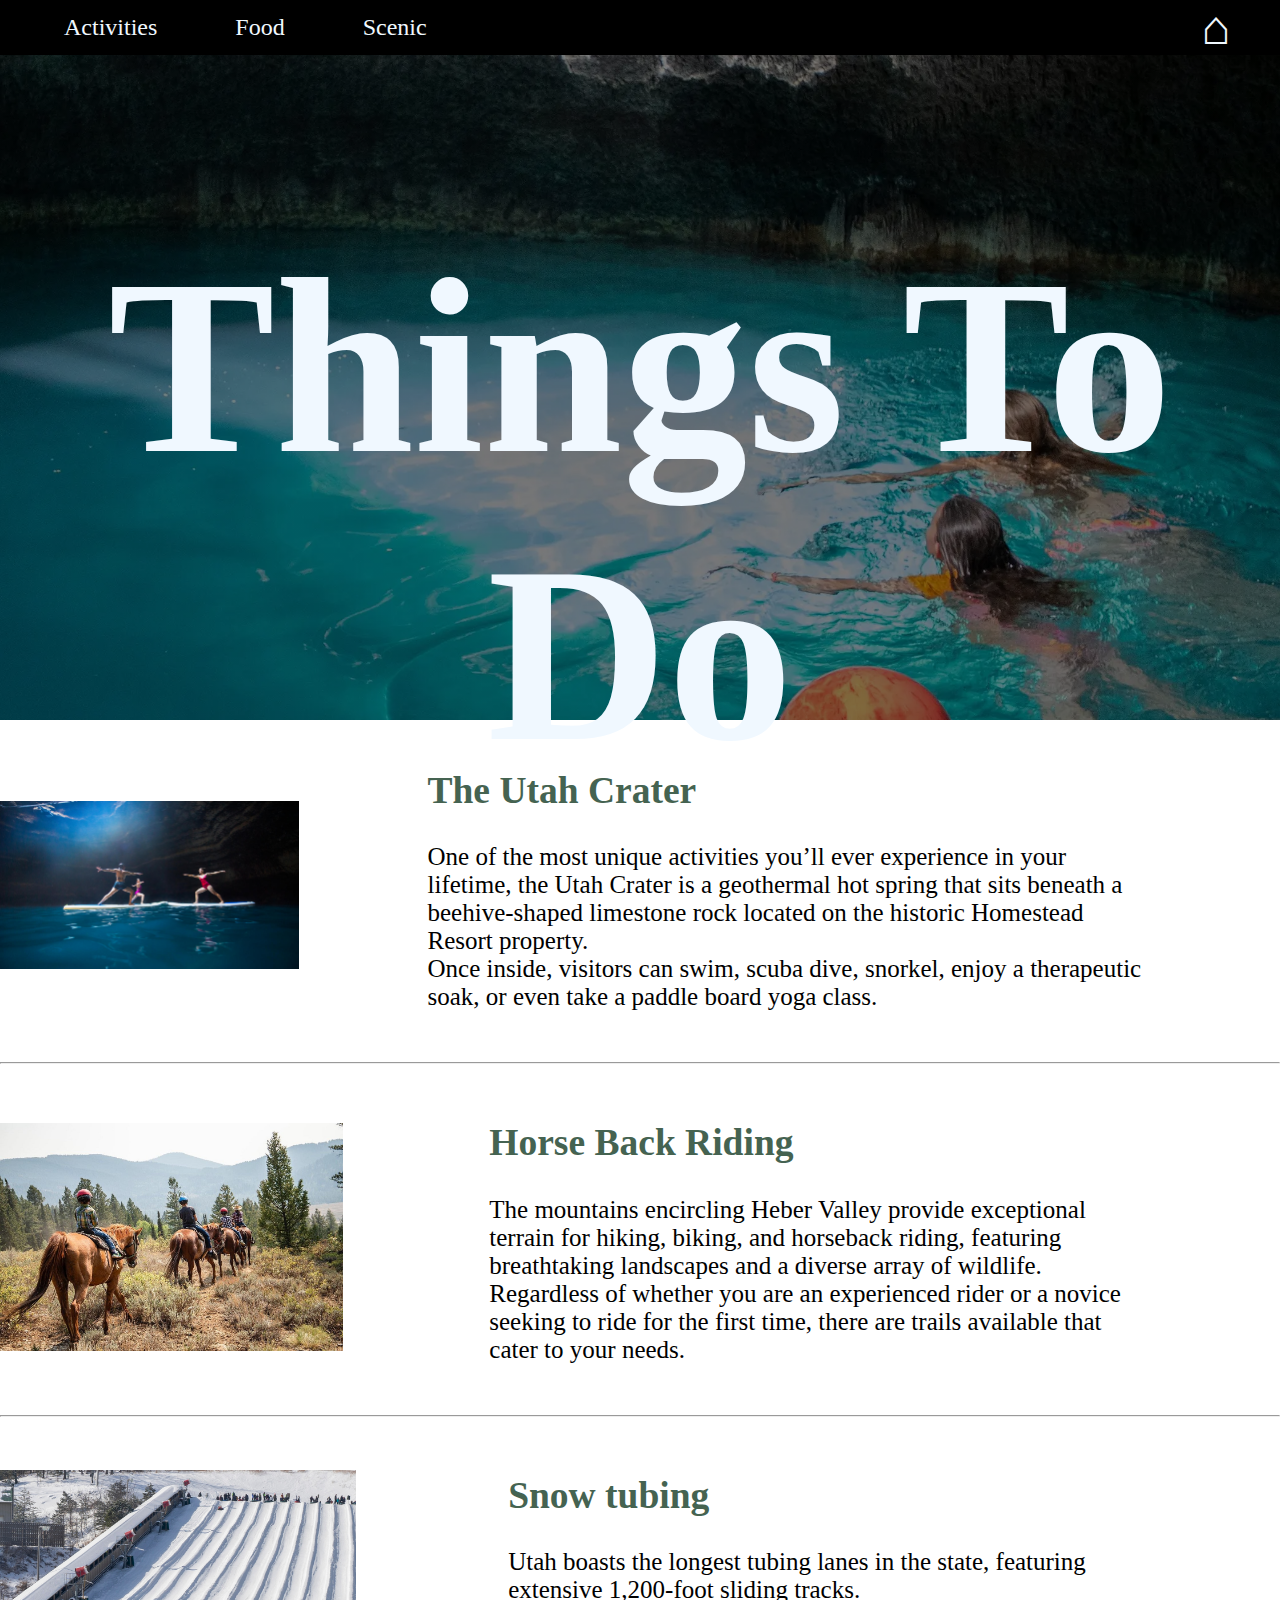
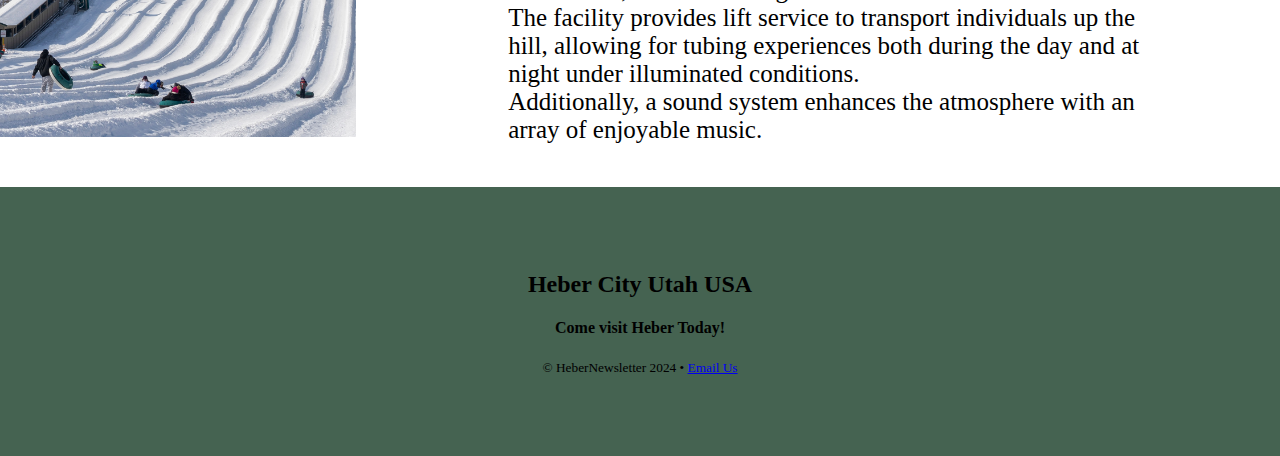
==== activities.html @ 69f8edf7 "all of the website" ====
<!DOCTYPE html>
<html lang="en">
<head>
    <meta charset="UTF-8">
    <meta name="viewport" content="width=device-width, initial-scale=1.0">
    <title>What to do</title>
    <link rel="stylesheet" href="styles.css">
</head>
<body>

        <header id="acthead">
           
         
         <nav>
            <ul>
                <li style="float: right;"><a class="homelogo" href ="index.html">&#8962</a></li>
                <li><a href="activities.html">Activities</a></li>
                <li><a href="food.html"> Food</a></li>
                <li><a href="thingstosee.html">Scenic</a></li>
            </ul>
    
         </nav>
         <h1 class="herotitle
        "> Things To Do </h1>
        
        </header>
       
        <main>
          <article>
            <br>
             <div class="container">
              <div class="image">
                <img src="Image/utah crater.jpg">
              </div>
              <div class="text">
                <h2>The Utah Crater </h2>
                <p>One of the most unique activities you’ll ever experience in your lifetime, the Utah Crater is a geothermal hot spring that sits beneath a beehive-shaped limestone rock located on the historic Homestead Resort property. <br>Once inside, visitors can swim, scuba dive, snorkel, enjoy a therapeutic soak, or even take a paddle board yoga class. </p>
              </div>
            </div>
            <br>
     
           
          </article>
          <hr>
              <article>
                  <br>
                   <div class="container">
                    <div class="image">
                      <img src="Image/horse back.jpg">
                    </div>
                    <div class="text">
                      <h2> Horse Back Riding </h2>
                      <p>The mountains encircling Heber Valley provide exceptional terrain for hiking, biking, and horseback riding, featuring breathtaking landscapes and a diverse array of wildlife. <br> Regardless of whether you are an experienced rider or a novice seeking to ride for the first time, there are trails available that cater to your needs.</p>
                    </div>
                  </div>
                  <br>
                </article>
                <hr>
                <article>
                  <br>
                   <div class="container">
                    <div class="image">
                      <img src="Image/snow 1.avif">
                    </div>
                    <div class="text">
                      <h2> Snow tubing  </h2>
                      <p>Utah boasts the longest tubing lanes in the state, featuring extensive 1,200-foot sliding tracks. <br> The facility provides lift service to transport individuals up the hill, allowing for tubing experiences both during the day and at night under illuminated conditions. <br> Additionally, a sound system enhances the atmosphere with an array of enjoyable music.</p>
                    </div>
                  </div>
                  <br>
              </article>
        </main>
        <div class="footer">
            
          <div class="column"> 
              
          </div>
          <div class="column">
              <h2>Heber City Utah USA</h2>
              <h4>Come visit Heber Today!</h4>
     
 
          </div>
         
         <p>
             <small>
                 &copy; HeberNewsletter 2024 &bull;
                  <a href="mailto:Emailaddress@gmail.com"> Email Us</a>
             </small>
         </p>
        
     </footer>
 
    </body>
    </html>
---- styles.css ----
/* #region body */
 body {
    margin: 0;

 }

/* #endregion */






/*#region Hero Images */
 header  {
    height: 80vh;
    width: 100%;
    background-repeat: no-repeat;
    background-size: cover;
    top: 0;
    margin-top: 0;
   
 }
 #home{
 background-image: linear-gradient(rgba(0, 0, 0, 0.5), rgba(0,0,0,.5)), url(Image/heber\ hero.jpg);
 background-position: center;
 background-attachment: fixed;
 background-size: cover;

 }
 .herotitle {
    color: aliceblue;
    text-align: center;
    font-size: 250px;
    font-family: Georgia, 'Times New Roman', Times, serif;
 }
 

/*#endregion */
/* #region Activites*/
#acthead{
  background-image: linear-gradient(rgba(0, 0, 0, 0.5), rgba(0,0,0,.5)), url(Image/things\ home.webp);
  background-position: center;
  background-attachment: fixed;
  background-size: cover
   }
    
     }
     .actitles {
        position: absolute;
        top: 30%;
        left: 50%;
        color: antiquewhite;
        text-align: center;
    }
/* #endregion */
/* #region Food */



#foodhead{
    background-image: linear-gradient(rgba(0, 0, 0, 0.5), rgba(0,0,0,.5)), url(Image/food\ hero.avif);
    background-position: center;
    background-attachment: fixed;
    background-size: cover
     }
.foodtitle {
    position: absolute;
    top: 30%;
    left: 50%;
    color: antiquewhite;
    text-align: center;
}
.container {
    display: flex;
    align-items: center;
    justify-content: left;
   

  }
  
  img {
    width: 70%;

  }
  
  .image {
    flex-basis: 100%
    
  }
  
  .text {
    font-size: 25px;
    padding-right: 10%;
    
    
  }
  .text h2 {
    color: rgb(69, 99, 81);
  }
/* #endregion */
/* #region Things */
#scehead{
  background-image: linear-gradient(rgba(0, 0, 0, 0.5), rgba(0,0,0,.5)), url(Image/scenic.webp);
  background-position: center;
  background-attachment: fixed;
  background-size: cover
   }
/* #endregion*/


/* #region Nav */

ul {
  list-style-type: none;
  margin: 0;
  padding: 0;
  overflow: hidden;
  background-color: #000000;
  position: -webkit-sticky; /* Safari */
  position: sticky;
  top: 0;
}
li {
    float: left;
    
}
li a {

     display:block;
     color: aliceblue;
     padding: 14px;
     margin-left: 50px;
     text-decoration-line: none;
     font-size: x-large;
    
}
li a:hover{
    background-color:aliceblue;
    color: #000000;
}
.homelogo {
    font-size: 300%;
    margin-right: 50px;
    padding: 0;
}
/* #endregion */

/* #region mainpage */



.row {
    text-align: center;
    margin-top: 15%;
    margin-left: 10%;
    margin-right: 10%;
    margin-bottom: 15%;
    font-family: Georgia, 'Times New Roman', Times, serif;

}
.row h2 {
    font-weight: 2000;
    color: rgb(69, 99, 81);
    font-size: xx-large;
}
h3 {
    font-family: 'Gill Sans', 'Gill Sans MT', Calibri, 'Trebuchet MS', sans-serif;
    font-weight: 100;
    font-size: larger;
    margin-left: 25%;
    margin-right: 25%;
}

/* #endregion */


/* #region footer */
.footer {
    background-color: rgb(69, 99, 81);
    padding: 5%;
    text-align: center;
}
/* #endregion */
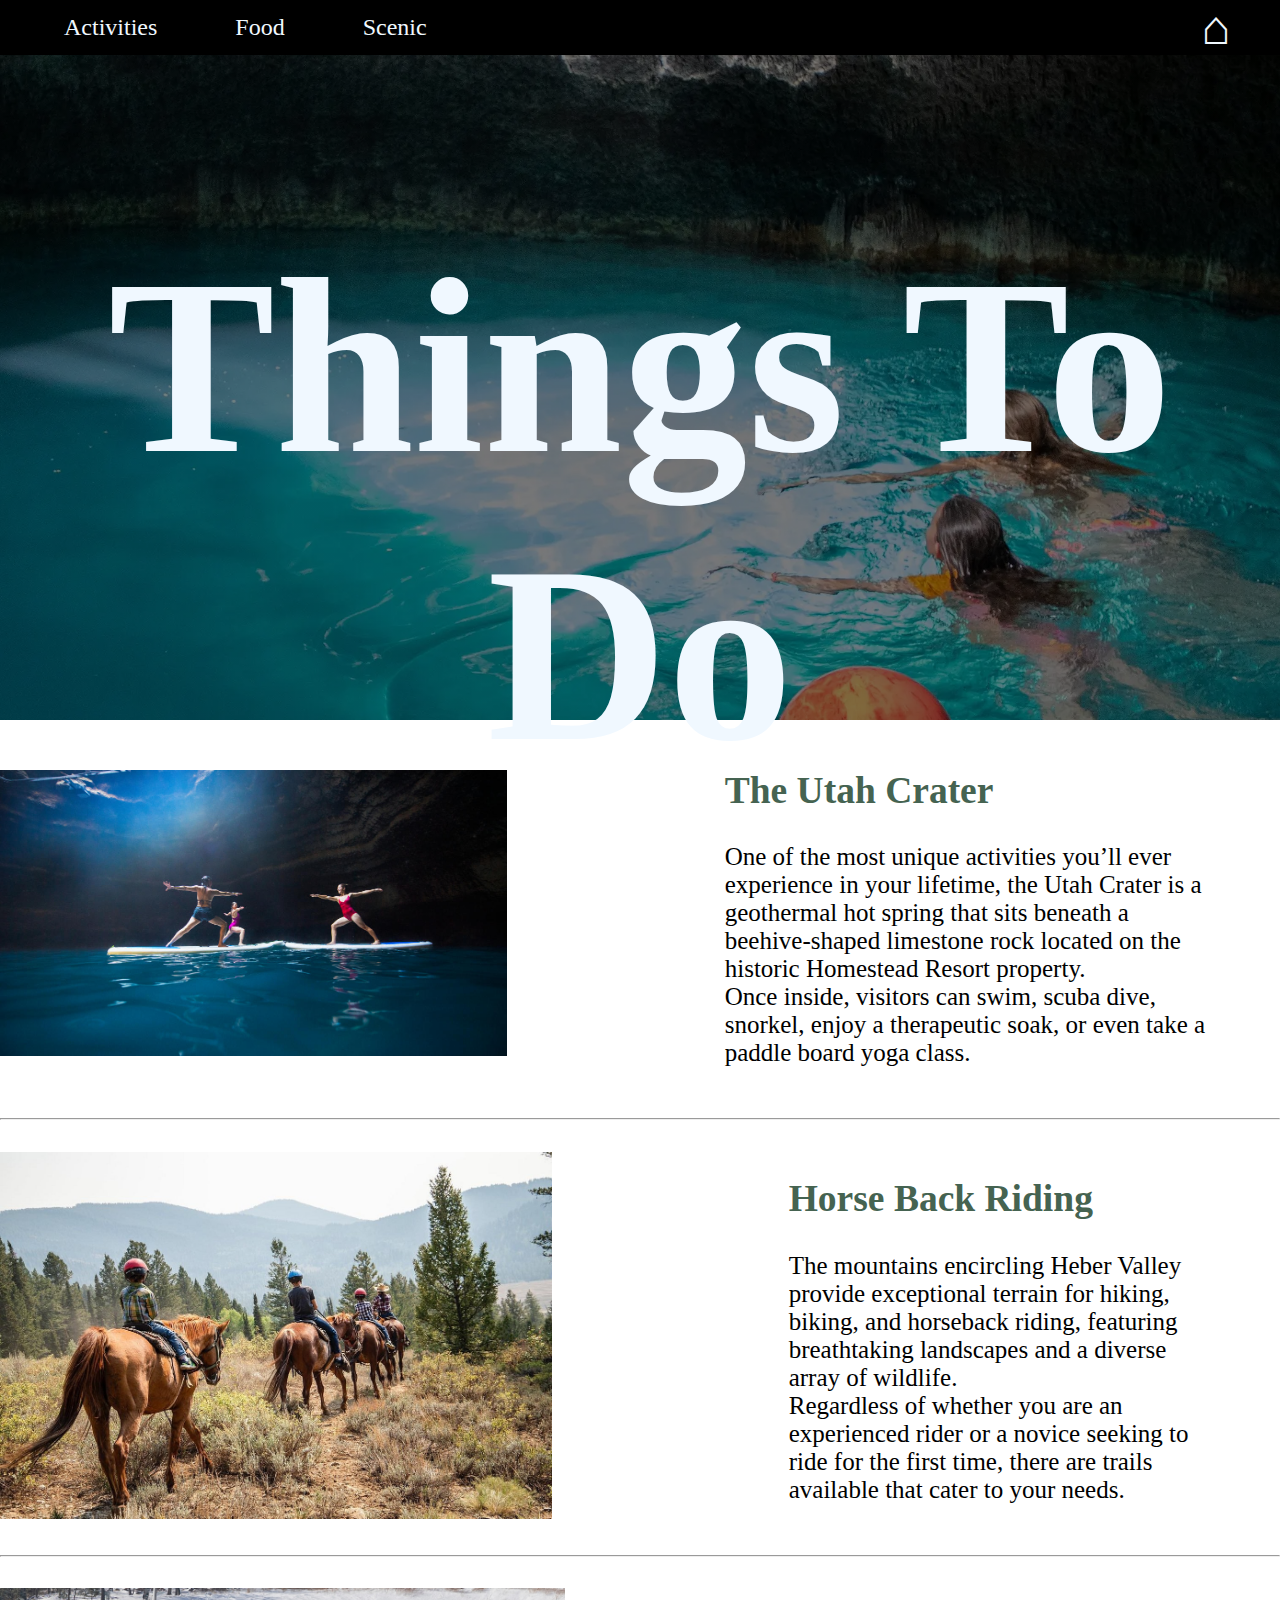
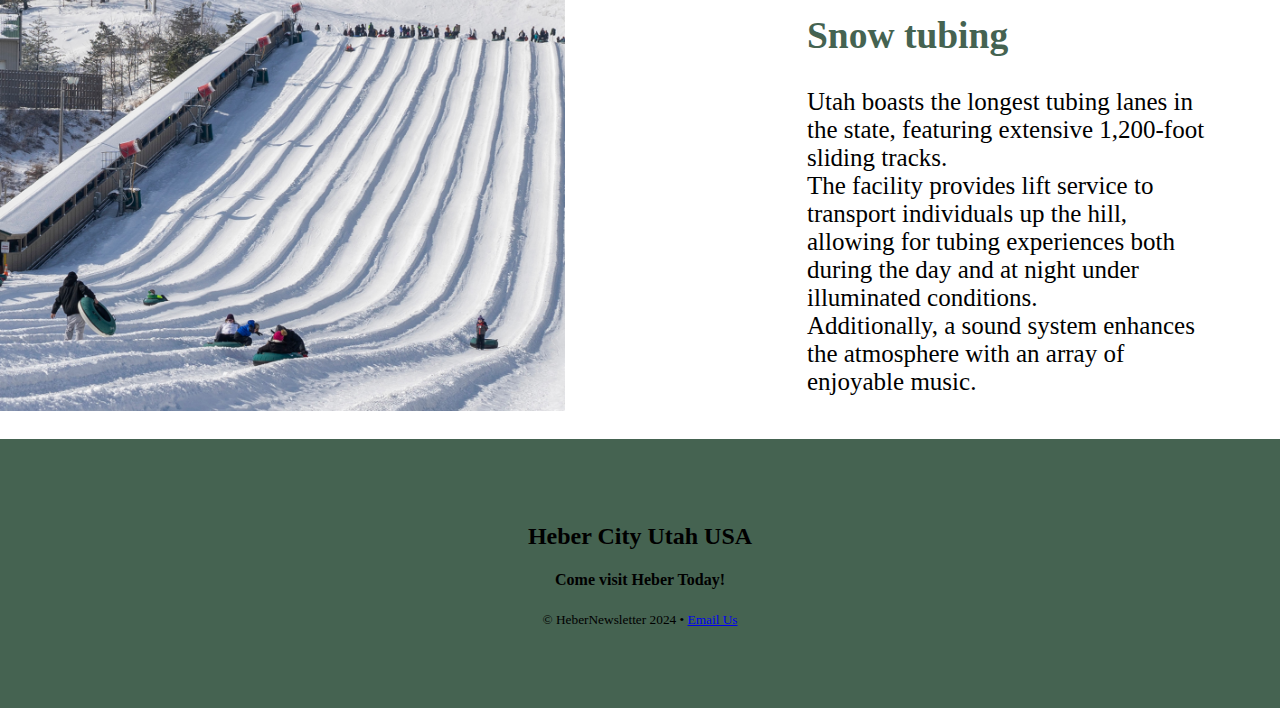
==== commit 3a736b48: "phone change" ====
--- a/activities.html
+++ b/activities.html
@@ -26,7 +26,7 @@
         </header>
        
         <main>
-          <article>
+          <article class="Crater">
             <br>
              <div class="container">
               <div class="image">
@@ -42,7 +42,7 @@
            
           </article>
           <hr>
-              <article>
+              <article class="horse">
                   <br>
                    <div class="container">
                     <div class="image">
@@ -56,7 +56,7 @@
                   <br>
                 </article>
                 <hr>
-                <article>
+                <article class="snow">
                   <br>
                    <div class="container">
                     <div class="image">
@@ -88,6 +88,7 @@
                   <a href="mailto:Emailaddress@gmail.com"> Email Us</a>
              </small>
          </p>
+         
         
      </footer>
  
--- a/styles.css
+++ b/styles.css
@@ -34,6 +34,14 @@
     font-size: 250px;
     font-family: Georgia, 'Times New Roman', Times, serif;
  }
+ /* #region nav phone */
+@media screen and (max-width: 450px) {
+  .herotitle {
+    font-size: 100px;
+  }
+}
+  
+/* #endregion */
  
 
 /*#endregion */
@@ -85,19 +93,104 @@
   }
   
   .image {
-    flex-basis: 100%
+    flex-basis: 250%
     
   }
   
   .text {
     font-size: 25px;
-    padding-right: 10%;
+    padding-right: 5%;
     
     
   }
   .text h2 {
     color: rgb(69, 99, 81);
   }
+  /* #region food phone */
+@media screen and (max-width: 450px) {
+  .alpine {
+    background-image: linear-gradient(rgba(0, 0, 0, 0.5), rgba(0,0,0,.5)), url(Image/alpine.jpg);
+    background-position: center;
+    background-attachment: fixed;
+    background-size: cover
+  }
+  .waterfall {
+    background-image: linear-gradient(rgba(0, 0, 0, 0.5), rgba(0,0,0,.5)), url(Image/waterfall.webp);
+    background-position: center;
+    background-attachment: fixed;
+    background-size: cover
+  }
+  .mirror {
+    background-image: linear-gradient(rgba(0, 0, 0, 0.5), rgba(0,0,0,.5)), url(Image/mirror.jpg);
+    background-position: center;
+    background-attachment: fixed;
+    background-size: cover
+  }
+  .Lola {
+    background-image: linear-gradient(rgba(0, 0, 0, 0.5), rgba(0,0,0,.5)), url(Image/food2.avif);
+    background-position: center;
+    background-attachment: fixed;
+    background-size: cover
+  }
+  .India{
+    background-image: linear-gradient(rgba(0, 0, 0, 0.5), rgba(0,0,0,.5)), url(Image/little\ india.webp);
+    background-position: center;
+    background-attachment: fixed;
+    background-size: cover
+  }
+  .Hub {
+    background-image: linear-gradient(rgba(0, 0, 0, 0.5), rgba(0,0,0,.5)), url(Image/burger.webp);
+    background-position: center;
+    background-attachment: fixed;
+    background-size: cover
+  }
+  .Crater {
+    background-image: linear-gradient(rgba(0, 0, 0, 0.5), rgba(0,0,0,.5)), url(Image/utah\ crater.jpg);
+    background-position: center;
+    background-attachment: fixed;
+    background-size: cover
+  }
+  .horse{
+    background-image: linear-gradient(rgba(0, 0, 0, 0.5), rgba(0,0,0,.5)), url(Image/horse\ back.jpg);
+    background-position: center;
+    background-attachment: fixed;
+    background-size: cover
+  }
+  .snow {
+    background-image: linear-gradient(rgba(0, 0, 0, 0.5), rgba(0,0,0,.5)), url(Image/snow\ 1.avif);
+    background-position: center;
+    background-attachment: fixed;
+    background-size: cover
+  }
+  h3 {
+    font-size: small;
+    font-weight: 50;
+    margin-left: 0;
+    margin-right: 0;
+  }
+  .text {
+    color: #ffffff;
+    font-size: 15px;
+    padding-right: 5%;
+    padding-left: 3%;
+  }
+  .text h2 {
+    color: rgb(255, 255, 255);
+  }
+  .container {
+    justify-content: right;
+    
+  }
+  .image {
+    flex-basis: 0%;
+    padding-left: 3%;
+  }
+  img {
+    width: 100%;
+  }
+}
+  
+/* #endregion */
 /* #endregion */
 /* #region Things */
 #scehead{
@@ -127,7 +220,7 @@
 }
 li a {
 
-     display:block;
+     display:flex;
      color: aliceblue;
      padding: 14px;
      margin-left: 50px;
@@ -144,6 +237,17 @@
     margin-right: 50px;
     padding: 0;
 }
+/* #region nav phone */
+@media screen and (max-width: 450px) {
+  ul {
+    flex-direction: column;
+  }
+  .homelogo {
+    text-align: center;
+  }
+}
+  
+/* #endregion */
 /* #endregion */
 
 /* #region mainpage */
@@ -171,6 +275,18 @@
     margin-left: 25%;
     margin-right: 25%;
 }
+/* #region main phone */
+@media screen and (max-width: 550px) {
+  h3 {
+    font-size: small;
+    font-weight: 50;
+    margin-left: 0;
+    margin-right: 0;
+  }
+  
+}
+  
+/* #endregion */
 
 /* #endregion */
 
